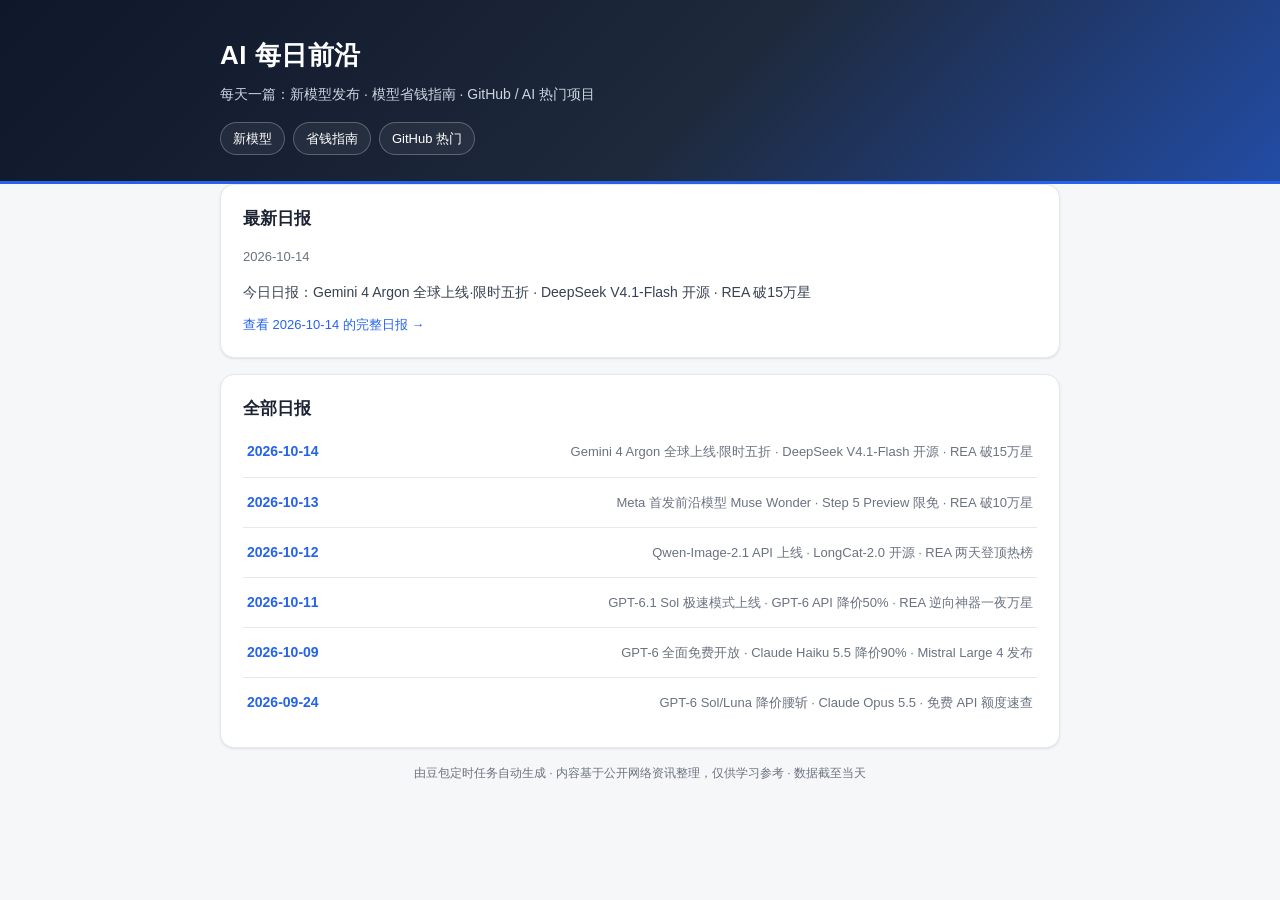
==== index.html @ 07798d86 "Update index for 2026-10-14" ====
<!DOCTYPE html>
<html lang="zh-CN">
<head>
<meta charset="UTF-8">
<meta name="viewport" content="width=device-width, initial-scale=1.0">
<title>AI 每日前沿 · Daily AI Frontier</title>
<meta name="description" content="每日更新：新发布的 AI 模型、模型省钱用法、GitHub 与 AI 热门开源项目。">
<link rel="stylesheet" href="assets/style.css">
</head>
<body>
<header class="site">
  <div class="container">
    <h1>AI 每日前沿</h1>
    <p class="sub">每天一篇：新模型发布 · 模型省钱指南 · GitHub / AI 热门项目</p>
    <nav class="cats">
      <a href="#new">新模型</a>
      <a href="#save">省钱指南</a>
      <a href="#repo">GitHub 热门</a>
    </nav>
  </div>
</header>

<main class="container">
  <section class="card">
    <h2>最新日报</h2>
    <p class="date" id="latest-date"></p>
    <p class="desc" id="latest-desc">每日更新当日 AI 模型与开发者资讯，涵盖新发布的大/小模型、如何更便宜地调用模型，以及 GitHub 上正在火的 AI 开源项目。</p>
    <a class="more" id="latest-link" href="#">查看今天的完整日报 →</a>
  </section>

  <section class="card">
    <h2>全部日报</h2>
    <div id="daily-list"></div>
  </section>
</main>

<footer class="container">
  <p>由豆包定时任务自动生成 · 内容基于公开网络资讯整理，仅供学习参考 · 数据截至当天</p>
</footer>

<script>
// 日报归档列表（每次新增日报时，在数组最前面插入新条目）
var DAILY_LIST = [
  { date: "2026-10-14", title: "Gemini 4 Argon 全球上线·限时五折 · DeepSeek V4.1-Flash 开源 · REA 破15万星", file: "daily/2026-10-14.html" },
{ date: "2026-10-13", title: "Meta 首发前沿模型 Muse Wonder · Step 5 Preview 限免 · REA 破10万星", file: "daily/2026-10-13.html" },
{ date: "2026-10-12", title: "Qwen-Image-2.1 API 上线 · LongCat-2.0 开源 · REA 两天登顶热榜", file: "daily/2026-10-12.html" },
{ date: "2026-10-11", title: "GPT-6.1 Sol 极速模式上线 · GPT-6 API 降价50% · REA 逆向神器一夜万星", file: "daily/2026-10-11.html" },
{ date: "2026-10-09", title: "GPT-6 全面免费开放 · Claude Haiku 5.5 降价90% · Mistral Large 4 发布", file: "daily/2026-10-09.html" },
{ date: "2026-09-24", title: "GPT-6 Sol/Luna 降价腰斩 · Claude Opus 5.5 · 免费 API 额度速查", file: "daily/2026-09-24.html" }
];

(function(){
  var list = document.getElementById("daily-list");
  DAILY_LIST.forEach(function(it){
    var a = document.createElement("a");
    a.className = "daily-link";
    a.href = it.file;
    var d = document.createElement("span");
    d.className = "d";
    d.textContent = it.date;
    var t = document.createElement("span");
    t.className = "t";
    t.textContent = it.title;
    a.appendChild(d);
    a.appendChild(t);
    list.appendChild(a);
  });
  var latest = DAILY_LIST[0];
  if (latest) {
    document.getElementById("latest-date").textContent = latest.date;
    document.getElementById("latest-desc").textContent = "今日日报：" + latest.title;
    document.getElementById("latest-link").href = latest.file;
    document.getElementById("latest-link").textContent = "查看 " + latest.date + " 的完整日报 →";
  }
})();
</script>
</body>
</html>
---- assets/style.css ----
:root {
  --bg: #f6f7f9;
  --card: #ffffff;
  --text: #1c2333;
  --muted: #6b7280;
  --line: #e6e8ee;
  --accent: #2563eb;
  --accent-soft: #eff4ff;
  --green: #15803d;
  --green-soft: #ecfdf3;
  --orange: #b45309;
  --orange-soft: #fff7ed;
  --pink: #be185d;
  --pink-soft: #fdf2f8;
  --radius: 14px;
  --shadow: 0 1px 3px rgba(16,24,40,.06), 0 1px 2px rgba(16,24,40,.04);
}

* { box-sizing: border-box; }

body {
  margin: 0;
  font-family: -apple-system, BlinkMacSystemFont, "Segoe UI", "PingFang SC", "Hiragino Sans GB", "Microsoft YaHei", sans-serif;
  background: var(--bg);
  color: var(--text);
  line-height: 1.65;
}

.container { max-width: 880px; margin: 0 auto; padding: 0 20px; }

header.site {
  background: linear-gradient(135deg, #0f172a 0%, #1e293b 55%, #2563eb 130%);
  color: #fff;
  padding: 34px 0 26px;
  border-bottom: 3px solid var(--accent);
}
header.site h1 { margin: 0 0 6px; font-size: 26px; letter-spacing: .5px; }
header.site p.sub { margin: 0; color: #cbd5e1; font-size: 14px; }

nav.cats { display: flex; gap: 8px; flex-wrap: wrap; margin-top: 16px; }
nav.cats a {
  color: #fff;
  text-decoration: none;
  font-size: 13px;
  padding: 5px 12px;
  border: 1px solid rgba(255,255,255,.25);
  border-radius: 999px;
  background: rgba(255,255,255,.06);
}
nav.cats a:hover { background: rgba(255,255,255,.16); }

main { padding: 24px 0 60px; }

.card {
  background: var(--card);
  border: 1px solid var(--line);
  border-radius: var(--radius);
  box-shadow: var(--shadow);
  padding: 20px 22px;
  margin-bottom: 16px;
}

.card h2 { margin: 0 0 4px; font-size: 17px; }
.card .date { color: var(--muted); font-size: 13px; }
.card p.desc { margin: 10px 0 0; color: #374151; font-size: 14px; }
.card a.more { display: inline-block; margin-top: 10px; font-size: 13px; color: var(--accent); text-decoration: none; }
.card a.more:hover { text-decoration: underline; }

.daily-link { display: flex; justify-content: space-between; align-items: baseline; padding: 13px 4px; border-bottom: 1px solid var(--line); text-decoration: none; color: inherit; }
.daily-link:last-child { border-bottom: none; }
.daily-link .d { font-size: 14px; color: var(--accent); font-weight: 600; }
.daily-link .t { font-size: 13px; color: var(--muted); }
.daily-link:hover .t { color: var(--accent); }

/* 日报页 */
.article h1 { font-size: 24px; margin: 6px 0 2px; }
.article .meta { color: var(--muted); font-size: 13px; margin-bottom: 22px; }

.block { margin: 26px 0; }
.block h2 {
  font-size: 18px;
  display: flex; align-items: center; gap: 8px;
  padding-bottom: 8px; border-bottom: 2px solid var(--line);
}
.badge { display: inline-block; font-size: 12px; padding: 2px 10px; border-radius: 999px; color: #fff; }
.badge.model { background: var(--accent); }
.badge.save { background: var(--green); }
.badge.repo { background: var(--orange); }

.item { padding: 14px 0; border-bottom: 1px solid var(--line); }
.item:last-child { border-bottom: none; }
.item h3 { margin: 0 0 4px; font-size: 15px; }
.item h3 a { color: var(--text); text-decoration: none; }
.item h3 a:hover { color: var(--accent); }
.item .src { font-size: 12px; color: var(--accent); }
.item p { margin: 6px 0 0; font-size: 13.5px; color: #374151; }

.tag { display: inline-block; font-size: 11px; color: var(--muted); border: 1px solid var(--line); border-radius: 999px; padding: 1px 8px; margin-right: 6px; }

ul.tips { margin: 8px 0 0; padding-left: 20px; }
ul.tips li { font-size: 13.5px; color: #374151; margin: 4px 0; }

footer { text-align: center; color: var(--muted); font-size: 12px; padding: 20px 0 40px; }

@media (max-width: 600px) {
  header.site h1 { font-size: 22px; }
  .card { padding: 16px; }
}
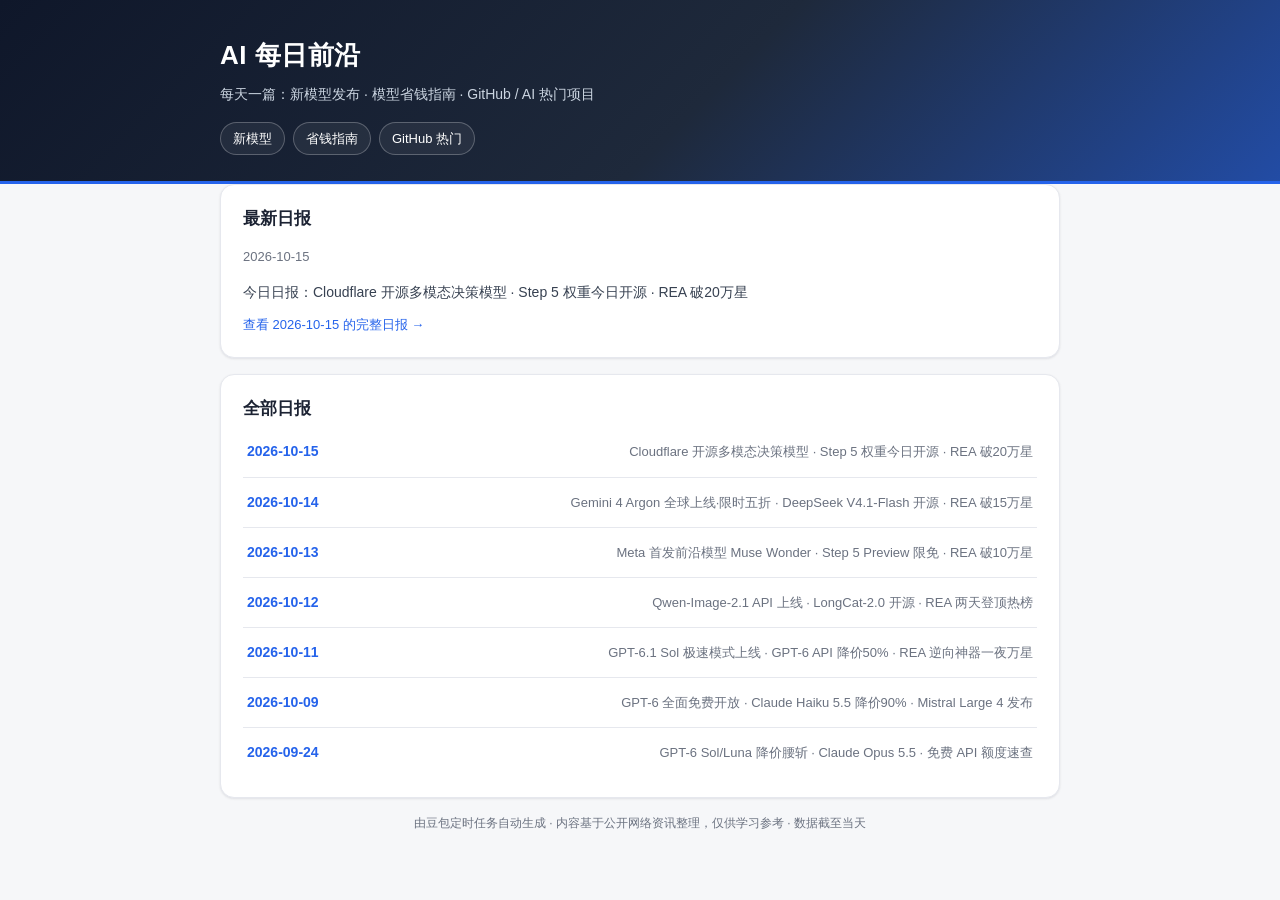
==== commit d6849466: "Update index for 2026-10-15" ====
--- a/index.html
+++ b/index.html
@@ -41,7 +41,8 @@
 <script>
 // 日报归档列表（每次新增日报时，在数组最前面插入新条目）
 var DAILY_LIST = [
-  { date: "2026-10-14", title: "Gemini 4 Argon 全球上线·限时五折 · DeepSeek V4.1-Flash 开源 · REA 破15万星", file: "daily/2026-10-14.html" },
+  { date: "2026-10-15", title: "Cloudflare 开源多模态决策模型 · Step 5 权重今日开源 · REA 破20万星", file: "daily/2026-10-15.html" },
+{ date: "2026-10-14", title: "Gemini 4 Argon 全球上线·限时五折 · DeepSeek V4.1-Flash 开源 · REA 破15万星", file: "daily/2026-10-14.html" },
 { date: "2026-10-13", title: "Meta 首发前沿模型 Muse Wonder · Step 5 Preview 限免 · REA 破10万星", file: "daily/2026-10-13.html" },
 { date: "2026-10-12", title: "Qwen-Image-2.1 API 上线 · LongCat-2.0 开源 · REA 两天登顶热榜", file: "daily/2026-10-12.html" },
 { date: "2026-10-11", title: "GPT-6.1 Sol 极速模式上线 · GPT-6 API 降价50% · REA 逆向神器一夜万星", file: "daily/2026-10-11.html" },
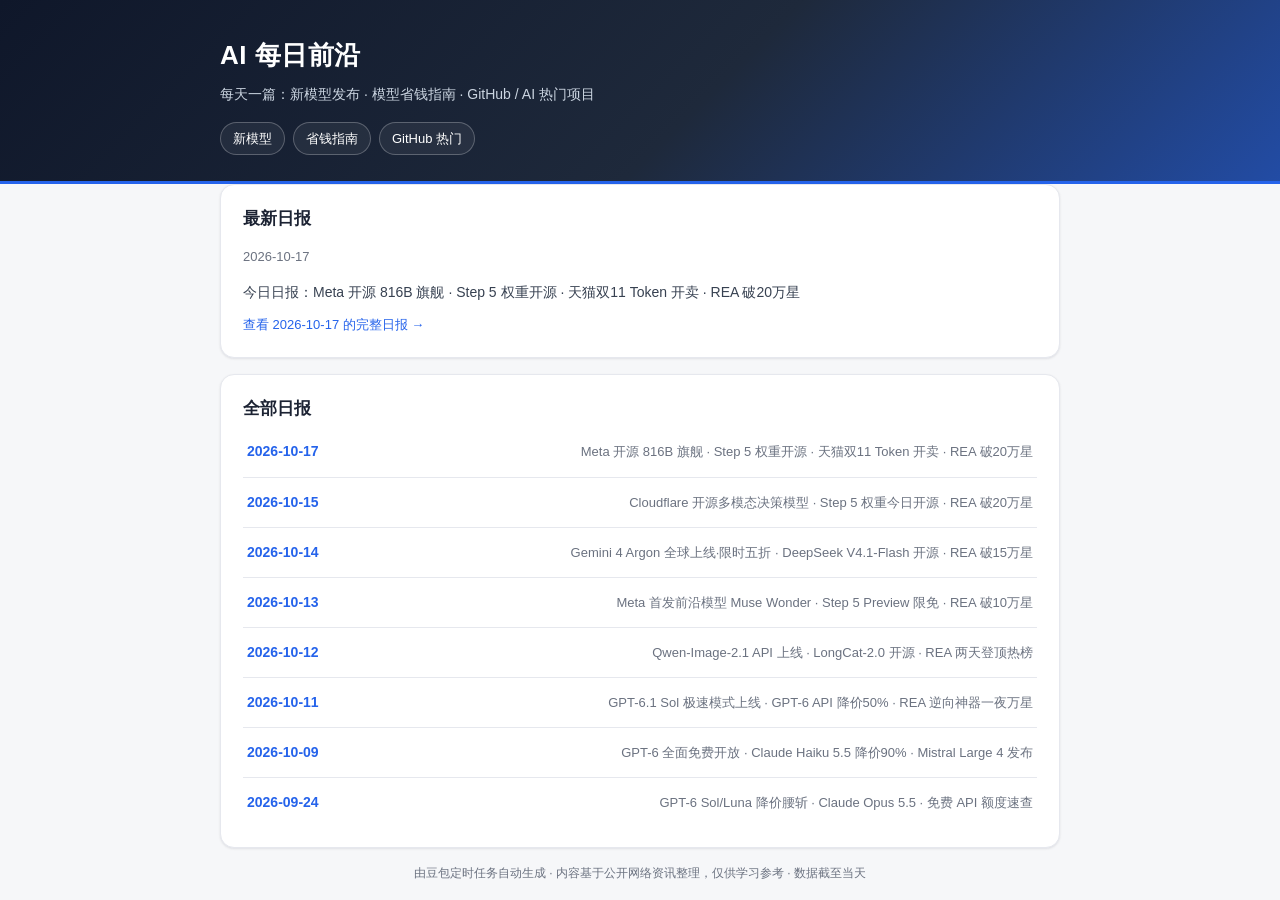
==== commit 350e8aea: "Update index for 2026-10-17" ====
--- a/index.html
+++ b/index.html
@@ -41,7 +41,8 @@
 <script>
 // 日报归档列表（每次新增日报时，在数组最前面插入新条目）
 var DAILY_LIST = [
-  { date: "2026-10-15", title: "Cloudflare 开源多模态决策模型 · Step 5 权重今日开源 · REA 破20万星", file: "daily/2026-10-15.html" },
+  { date: "2026-10-17", title: "Meta 开源 816B 旗舰 · Step 5 权重开源 · 天猫双11 Token 开卖 · REA 破20万星", file: "daily/2026-10-17.html" },
+{ date: "2026-10-15", title: "Cloudflare 开源多模态决策模型 · Step 5 权重今日开源 · REA 破20万星", file: "daily/2026-10-15.html" },
 { date: "2026-10-14", title: "Gemini 4 Argon 全球上线·限时五折 · DeepSeek V4.1-Flash 开源 · REA 破15万星", file: "daily/2026-10-14.html" },
 { date: "2026-10-13", title: "Meta 首发前沿模型 Muse Wonder · Step 5 Preview 限免 · REA 破10万星", file: "daily/2026-10-13.html" },
 { date: "2026-10-12", title: "Qwen-Image-2.1 API 上线 · LongCat-2.0 开源 · REA 两天登顶热榜", file: "daily/2026-10-12.html" },
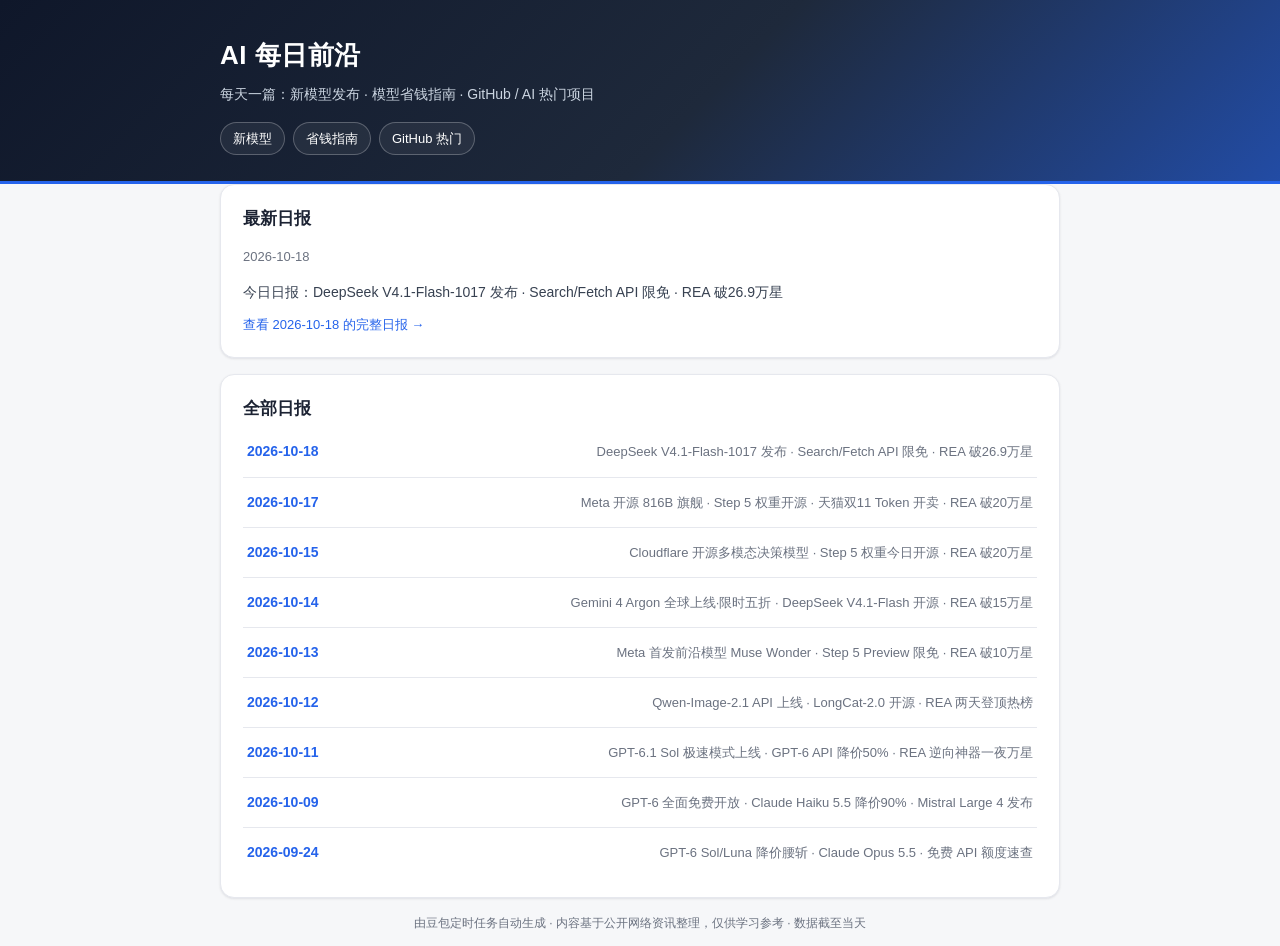
==== commit b184009b: "Update index for 2026-10-18" ====
--- a/index.html
+++ b/index.html
@@ -41,7 +41,8 @@
 <script>
 // 日报归档列表（每次新增日报时，在数组最前面插入新条目）
 var DAILY_LIST = [
-  { date: "2026-10-17", title: "Meta 开源 816B 旗舰 · Step 5 权重开源 · 天猫双11 Token 开卖 · REA 破20万星", file: "daily/2026-10-17.html" },
+  { date: "2026-10-18", title: "DeepSeek V4.1-Flash-1017 发布 · Search/Fetch API 限免 · REA 破26.9万星", file: "daily/2026-10-18.html" },
+{ date: "2026-10-17", title: "Meta 开源 816B 旗舰 · Step 5 权重开源 · 天猫双11 Token 开卖 · REA 破20万星", file: "daily/2026-10-17.html" },
 { date: "2026-10-15", title: "Cloudflare 开源多模态决策模型 · Step 5 权重今日开源 · REA 破20万星", file: "daily/2026-10-15.html" },
 { date: "2026-10-14", title: "Gemini 4 Argon 全球上线·限时五折 · DeepSeek V4.1-Flash 开源 · REA 破15万星", file: "daily/2026-10-14.html" },
 { date: "2026-10-13", title: "Meta 首发前沿模型 Muse Wonder · Step 5 Preview 限免 · REA 破10万星", file: "daily/2026-10-13.html" },
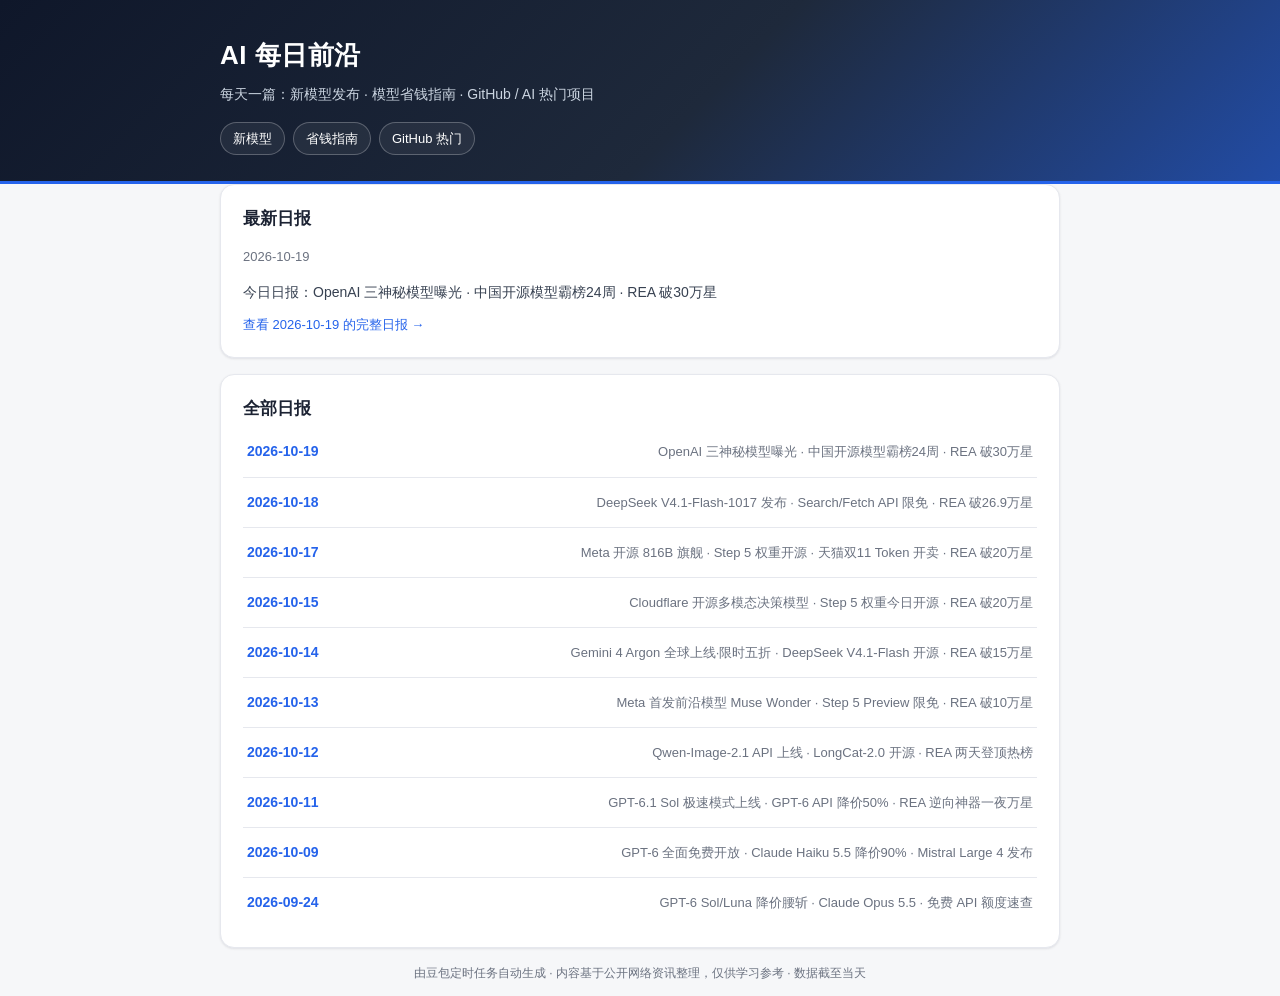
==== commit 5e0228e3: "Update index for 2026-10-19" ====
--- a/index.html
+++ b/index.html
@@ -41,7 +41,8 @@
 <script>
 // 日报归档列表（每次新增日报时，在数组最前面插入新条目）
 var DAILY_LIST = [
-  { date: "2026-10-18", title: "DeepSeek V4.1-Flash-1017 发布 · Search/Fetch API 限免 · REA 破26.9万星", file: "daily/2026-10-18.html" },
+  { date: "2026-10-19", title: "OpenAI 三神秘模型曝光 · 中国开源模型霸榜24周 · REA 破30万星", file: "daily/2026-10-19.html" },
+{ date: "2026-10-18", title: "DeepSeek V4.1-Flash-1017 发布 · Search/Fetch API 限免 · REA 破26.9万星", file: "daily/2026-10-18.html" },
 { date: "2026-10-17", title: "Meta 开源 816B 旗舰 · Step 5 权重开源 · 天猫双11 Token 开卖 · REA 破20万星", file: "daily/2026-10-17.html" },
 { date: "2026-10-15", title: "Cloudflare 开源多模态决策模型 · Step 5 权重今日开源 · REA 破20万星", file: "daily/2026-10-15.html" },
 { date: "2026-10-14", title: "Gemini 4 Argon 全球上线·限时五折 · DeepSeek V4.1-Flash 开源 · REA 破15万星", file: "daily/2026-10-14.html" },
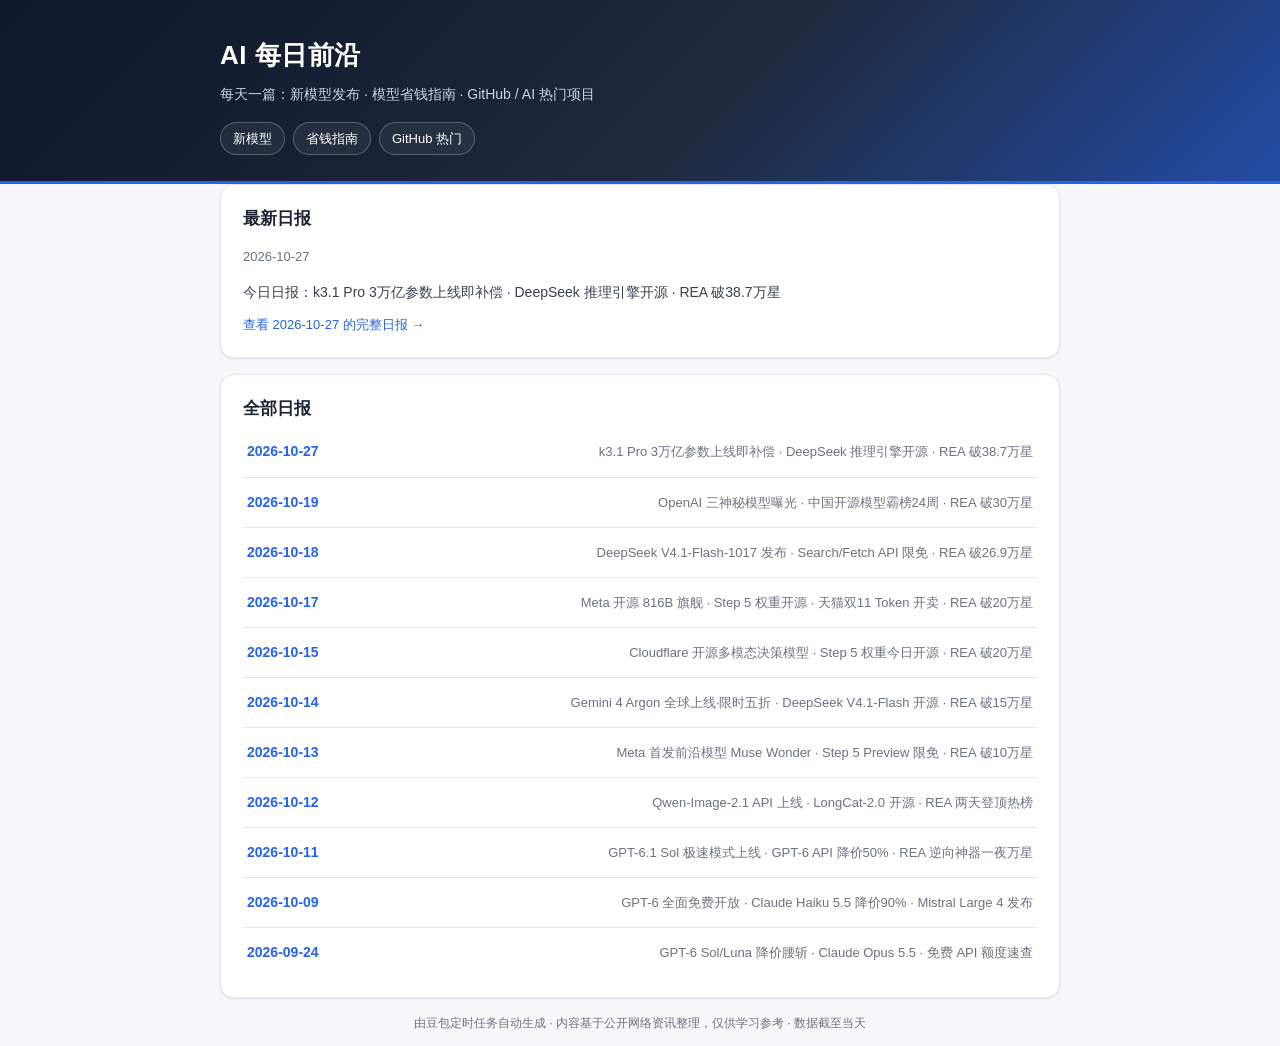
==== commit b054172e: "Update index for 2026-10-27" ====
--- a/index.html
+++ b/index.html
@@ -41,7 +41,8 @@
 <script>
 // 日报归档列表（每次新增日报时，在数组最前面插入新条目）
 var DAILY_LIST = [
-  { date: "2026-10-19", title: "OpenAI 三神秘模型曝光 · 中国开源模型霸榜24周 · REA 破30万星", file: "daily/2026-10-19.html" },
+  { date: "2026-10-27", title: "k3.1 Pro 3万亿参数上线即补偿 · DeepSeek 推理引擎开源 · REA 破38.7万星", file: "daily/2026-10-27.html" },
+{ date: "2026-10-19", title: "OpenAI 三神秘模型曝光 · 中国开源模型霸榜24周 · REA 破30万星", file: "daily/2026-10-19.html" },
 { date: "2026-10-18", title: "DeepSeek V4.1-Flash-1017 发布 · Search/Fetch API 限免 · REA 破26.9万星", file: "daily/2026-10-18.html" },
 { date: "2026-10-17", title: "Meta 开源 816B 旗舰 · Step 5 权重开源 · 天猫双11 Token 开卖 · REA 破20万星", file: "daily/2026-10-17.html" },
 { date: "2026-10-15", title: "Cloudflare 开源多模态决策模型 · Step 5 权重今日开源 · REA 破20万星", file: "daily/2026-10-15.html" },
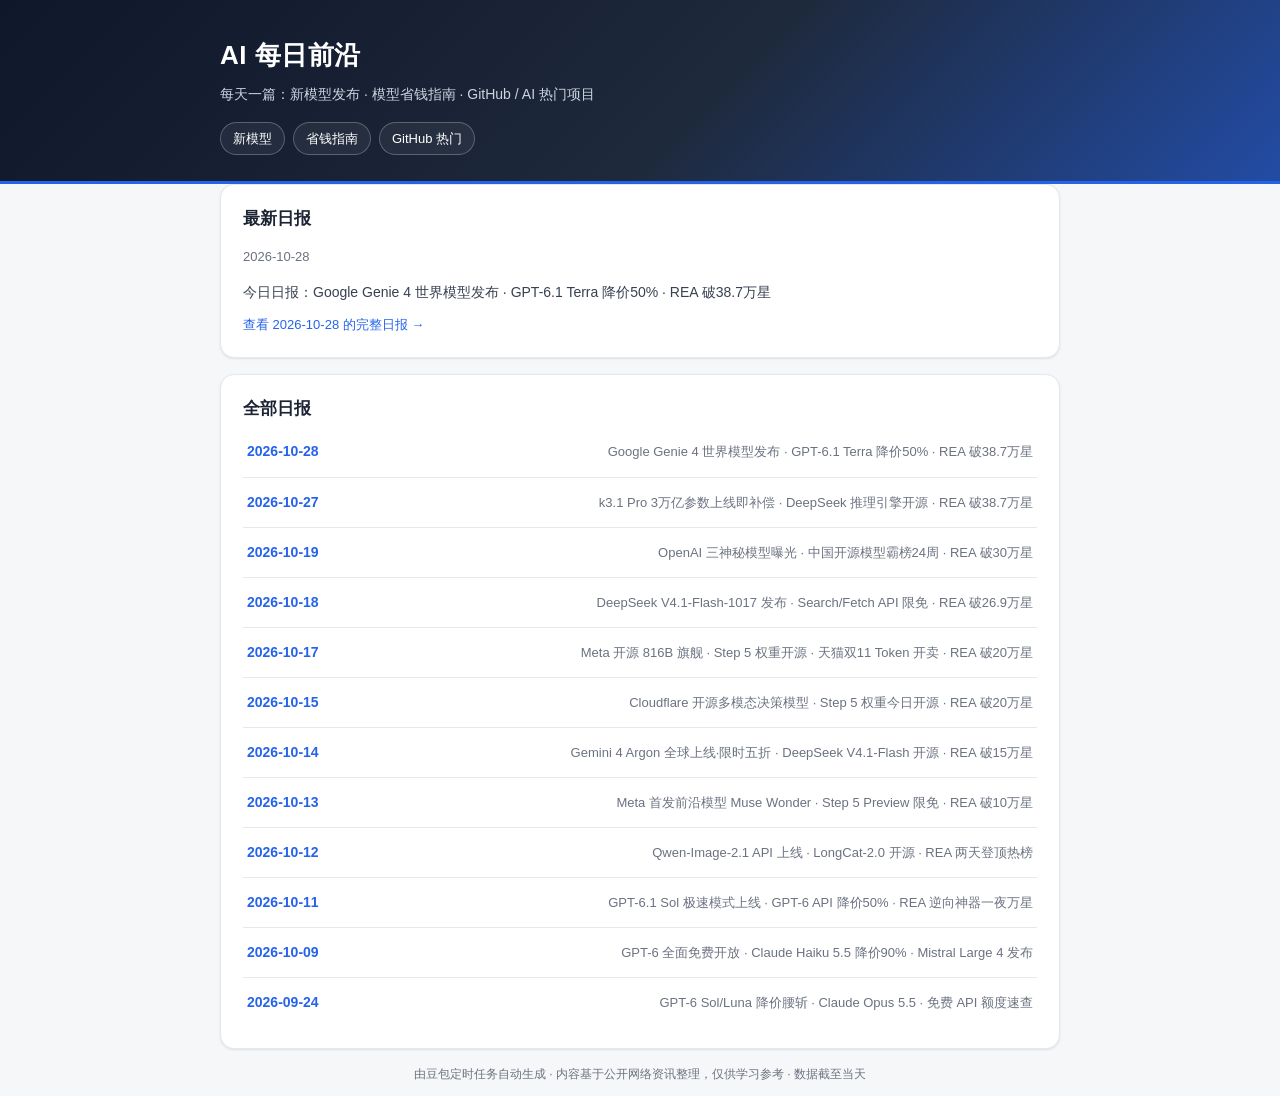
==== commit e8193c36: "Update index for 2026-10-28" ====
--- a/index.html
+++ b/index.html
@@ -41,7 +41,8 @@
 <script>
 // 日报归档列表（每次新增日报时，在数组最前面插入新条目）
 var DAILY_LIST = [
-  { date: "2026-10-27", title: "k3.1 Pro 3万亿参数上线即补偿 · DeepSeek 推理引擎开源 · REA 破38.7万星", file: "daily/2026-10-27.html" },
+  { date: "2026-10-28", title: "Google Genie 4 世界模型发布 · GPT-6.1 Terra 降价50% · REA 破38.7万星", file: "daily/2026-10-28.html" },
+{ date: "2026-10-27", title: "k3.1 Pro 3万亿参数上线即补偿 · DeepSeek 推理引擎开源 · REA 破38.7万星", file: "daily/2026-10-27.html" },
 { date: "2026-10-19", title: "OpenAI 三神秘模型曝光 · 中国开源模型霸榜24周 · REA 破30万星", file: "daily/2026-10-19.html" },
 { date: "2026-10-18", title: "DeepSeek V4.1-Flash-1017 发布 · Search/Fetch API 限免 · REA 破26.9万星", file: "daily/2026-10-18.html" },
 { date: "2026-10-17", title: "Meta 开源 816B 旗舰 · Step 5 权重开源 · 天猫双11 Token 开卖 · REA 破20万星", file: "daily/2026-10-17.html" },
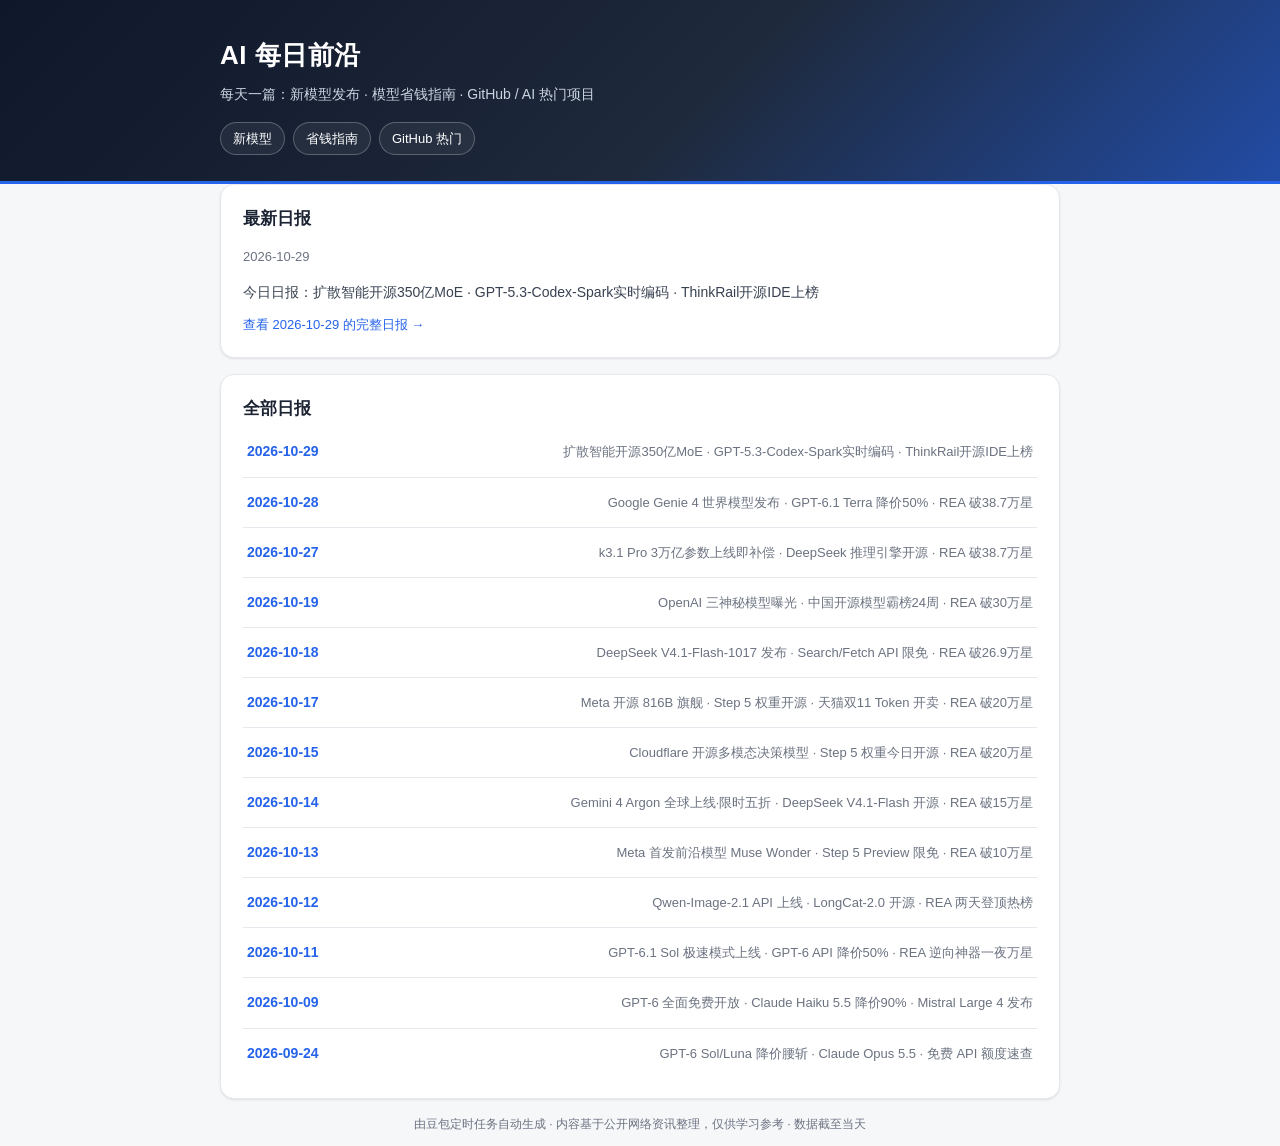
==== commit d4dfc550: "Update index for 2026-10-29" ====
--- a/index.html
+++ b/index.html
@@ -41,7 +41,8 @@
 <script>
 // 日报归档列表（每次新增日报时，在数组最前面插入新条目）
 var DAILY_LIST = [
-  { date: "2026-10-28", title: "Google Genie 4 世界模型发布 · GPT-6.1 Terra 降价50% · REA 破38.7万星", file: "daily/2026-10-28.html" },
+  { date: "2026-10-29", title: "扩散智能开源350亿MoE · GPT-5.3-Codex-Spark实时编码 · ThinkRail开源IDE上榜", file: "daily/2026-10-29.html" },
+{ date: "2026-10-28", title: "Google Genie 4 世界模型发布 · GPT-6.1 Terra 降价50% · REA 破38.7万星", file: "daily/2026-10-28.html" },
 { date: "2026-10-27", title: "k3.1 Pro 3万亿参数上线即补偿 · DeepSeek 推理引擎开源 · REA 破38.7万星", file: "daily/2026-10-27.html" },
 { date: "2026-10-19", title: "OpenAI 三神秘模型曝光 · 中国开源模型霸榜24周 · REA 破30万星", file: "daily/2026-10-19.html" },
 { date: "2026-10-18", title: "DeepSeek V4.1-Flash-1017 发布 · Search/Fetch API 限免 · REA 破26.9万星", file: "daily/2026-10-18.html" },
